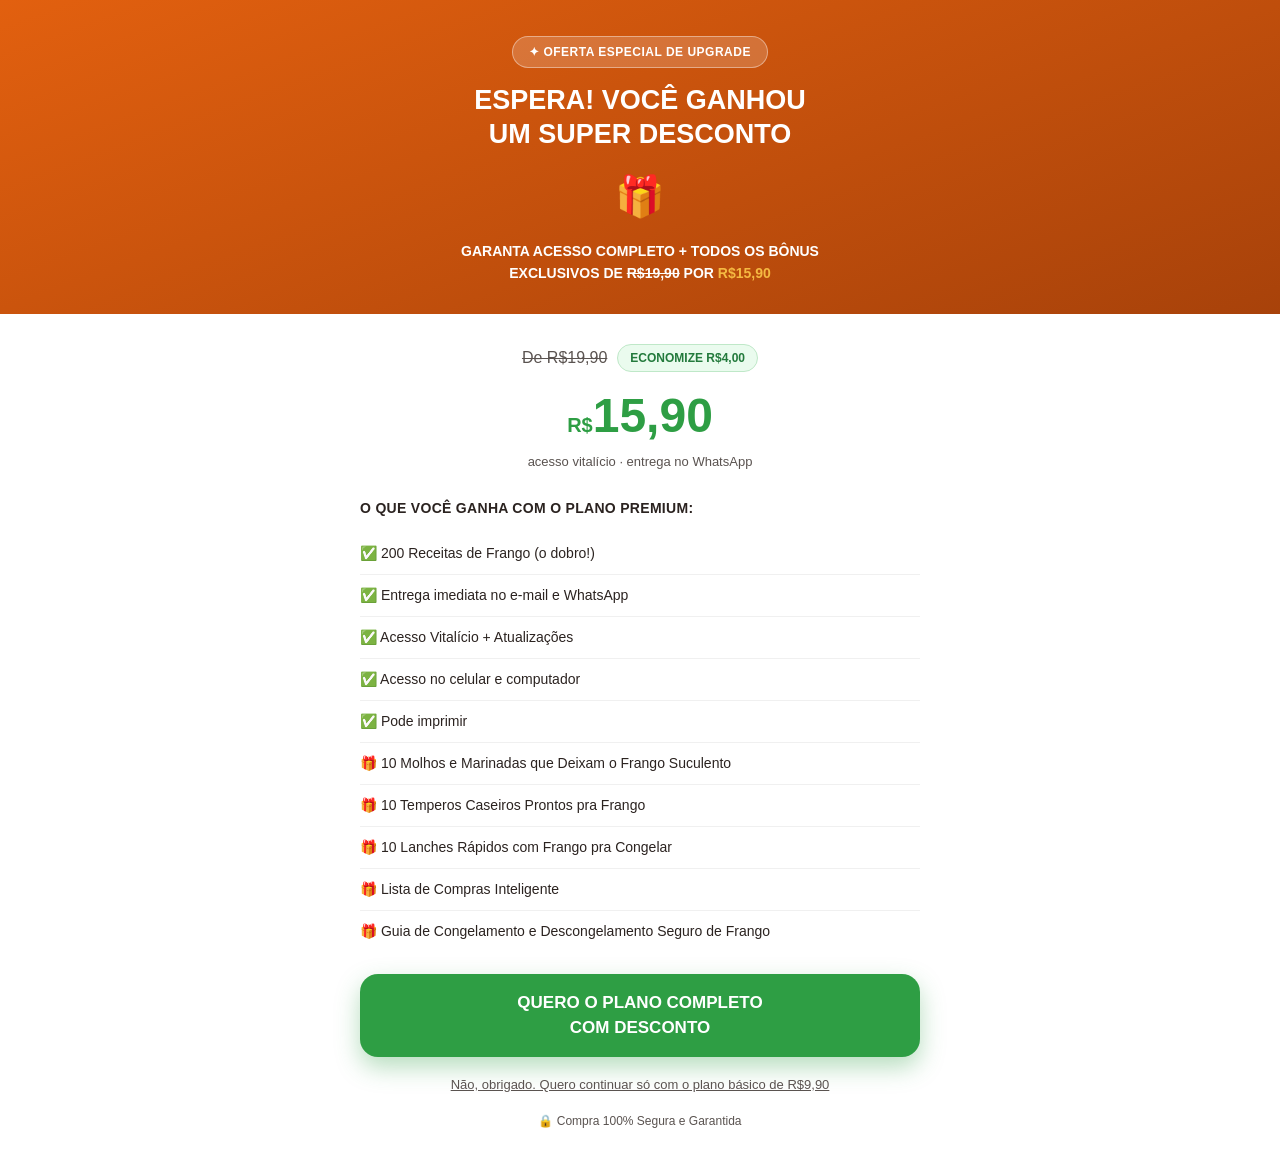
==== upsell.html @ cfe18b15 "quinze" ====
<!DOCTYPE html>
<html lang="pt-BR">
<head>
<meta charset="UTF-8">
<meta name="viewport" content="width=device-width, initial-scale=1.0">
<title>Oferta Especial de Upgrade — 200 Receitas de Frango</title>
<link rel="stylesheet" href="style.css">
</head>
<body>

  <!-- BANNER DE OFERTA -->
  <section class="upsell-banner">
    <div class="upsell-tag">✦ OFERTA ESPECIAL DE UPGRADE</div>
    <h1>ESPERA! VOCÊ GANHOU<br>UM SUPER DESCONTO</h1>
    <div class="upsell-gift">🎁</div>
    <p class="sub">GARANTA ACESSO COMPLETO + TODOS OS BÔNUS EXCLUSIVOS DE <s>R$19,90</s> POR <span class="hl">R$15,90</span></p>
  </section>

  <!-- PREÇO -->
  <section class="upsell-price-sec">
    <div class="upsell-price-row">
      <span class="upsell-price-old">De R$19,90</span>
      <span class="upsell-save">ECONOMIZE R$4,00</span>
    </div>
    <div class="upsell-price-new"><small>R$</small>15,90</div>
    <p class="upsell-price-note">acesso vitalício · entrega no WhatsApp</p>
  </section>

  <!-- LISTA DE BENEFÍCIOS -->
  <section class="upsell-list-sec">
    <div class="upsell-list-title">O que você ganha com o plano premium:</div>
    <ul>
      <li>✅ 200 Receitas de Frango (o dobro!)</li>
      <li>✅ Entrega imediata no e-mail e WhatsApp</li>
      <li>✅ Acesso Vitalício + Atualizações</li>
      <li>✅ Acesso no celular e computador</li>
      <li>✅ Pode imprimir</li>
      <li>🎁 10 Molhos e Marinadas que Deixam o Frango Suculento</li>
      <li>🎁 10 Temperos Caseiros Prontos pra Frango</li>
      <li>🎁 10 Lanches Rápidos com Frango pra Congelar</li>
      <li>🎁 Lista de Compras Inteligente</li>
      <li>🎁 Guia de Congelamento e Descongelamento Seguro de Frango</li>
    </ul>
  </section>

  <!-- CTA -->
  <div class="upsell-cta-wrap">
    <a href="https://mundoconhecimento.mycartpanda.com/checkout/210975309:1" class="cta-btn">QUERO O PLANO COMPLETO<br>COM DESCONTO</a>
    <a href="https://mundoconhecimento.mycartpanda.com/checkout/211450065:1" class="upsell-decline">Não, obrigado. Quero continuar só com o plano básico de R$9,90</a>
    <div class="upsell-security">🔒 Compra 100% Segura e Garantida</div>
  </div>

</body>
</html>
---- style.css ----
:root{
    --red:#e2600f;
    --red-dark:#a8420a;
    --green:#e2600f;
    --green-dark:#a8420a;
    --cream:#fff4e6;
    --cream2:#ffe8cc;
    --dark:#2b2320;
    --gray-text:#5a5350;
    --yellow:#f5b942;
  }
  *{box-sizing:border-box;margin:0;padding:0;}
  html{scroll-behavior:smooth;}
  body{
    font-family:'Segoe UI',-apple-system,BlinkMacSystemFont,Roboto,Helvetica,Arial,sans-serif;
    color:var(--dark);
    background:#fff;
    line-height:1.5;
    overflow-x:hidden;
  }
  img{max-width:100%;display:block;}
  a{text-decoration:none;color:inherit;}
  .container{max-width:1100px;margin:0 auto;}
  h1,h2,h3{line-height:1.25;}
  .accent{color:var(--red);}
  .accent-green{color:var(--green);}
  .accent-yellow{color:var(--yellow);}

  /* ===== TOPO ESCASSEZ ===== */
  .top-bar{
    background:var(--red);
    color:#fff;
    text-align:center;
    padding:10px 12px;
    display:flex;
    flex-direction:column;
    align-items:center;
    gap:6px;
  }
  .top-bar-text{
    font-size:13px;
    font-weight:700;
    letter-spacing:.5px;
  }
  .top-bar-badge{
    background:#fff;
    color:var(--red);
    font-size:12px;
    font-weight:800;
    padding:3px 14px;
    border-radius:20px;
  }

  /* ===== HERO ===== */
  .hero{
    background:linear-gradient(180deg,#ffe8cc 0%, #fff4e6 55%, #ffffff 100%);
    text-align:center;
    padding:32px 20px 32px;
  }
  .hero h1{
    font-size:40px;
    font-weight:800;
    margin-bottom:2px;
  }
  .hero h1 .big{
    display:block;
    font-size:50px;
    color:var(--red);
  }
  .hero .sub{
    max-width:480px;
    margin:10px auto 20px;
    color:var(--gray-text);
    font-size:17px;
  }
  .hero-image{
    max-width:360px;
    margin:0 auto 20px;
    border-radius:14px;
    overflow:hidden;
    box-shadow:0 20px 40px rgba(0,0,0,.18);
  }
  .hero-image img{
    width:100%;
    height:auto;
    display:block;
    object-fit:cover;
  }
  .price-block{margin:0 0 16px;}
  .price-old{
    color:var(--gray-text);
    font-size:16px;
  }
  .price-old s{
    color:#e53935;
    text-decoration:line-through;
  }
  .price-new{
    color:#2e9e44;
    font-size:46px;
    font-weight:900;
  }
  .price-new small{font-size:20px;font-weight:700;}
  .cta-btn{
    display:inline-flex;
    flex-direction:row;
    align-items:center;
    justify-content:center;
    gap:8px;
    background:#2e9e44;
    color:#fff;
    font-weight:800;
    font-size:17px;
    padding:16px 40px;
    border-radius:18px;
    box-shadow:0 10px 24px rgba(46,158,68,.35);
    transition:transform .15s ease, box-shadow .15s ease;
    border:none;
    cursor:pointer;
  }
  .cta-btn:hover{transform:translateY(-2px);box-shadow:0 14px 30px rgba(46,158,68,.45);}
  .cta-arrow{display:inline;font-size:15px;font-weight:700;}

  /* trust row */
  .trust-row{
    display:flex;
    flex-wrap:nowrap;
    justify-content:center;
    align-items:center;
    gap:6px 10px;
    max-width:640px;
    margin:16px auto 0;
  }
  .trust-item{
    font-size:12px;
    font-weight:600;
    white-space:nowrap;
    color:var(--gray-text);
    display:flex;
    align-items:center;
    gap:6px;
  }

  /* trust badges */
  .badges{
    display:flex;
    flex-wrap:nowrap;
    justify-content:center;
    gap:8px;
    max-width:640px;
    margin:22px auto 0;
  }
  .badge{
    background:#fff;
    border:1px solid #eee;
    border-radius:12px;
    box-shadow:0 6px 16px rgba(0,0,0,.05);
    padding:12px 6px;
    text-align:center;
    flex:1;
    min-width:0;
  }
  .badge .n{font-weight:900;font-size:17px;color:#e2600f;white-space:nowrap;}
  .badge .t{font-size:9px;color:var(--gray-text);letter-spacing:.3px;text-transform:uppercase;white-space:nowrap;}

  /* ===== SECTION GENERIC ===== */
  section{padding:60px 20px;}
  .sec-title{
    text-align:center;
    font-size:30px;
    font-weight:800;
    margin-bottom:8px;
  }
  .sec-sub{
    text-align:center;
    color:var(--gray-text);
    max-width:560px;
    margin:0 auto 34px;
    font-size:16px;
  }

  /* ===== FILTRO DE PUBLICO ===== */
  .filter-sec{background:var(--cream);}
  .filter-grid{
    display:grid;
    grid-template-columns:repeat(3,1fr);
    gap:18px;
    max-width:1000px;
    margin:0 auto;
  }
  .filter-card{
    background:#fff;
    border-left:4px solid var(--red);
    border-radius:8px;
    padding:20px 18px;
    box-shadow:0 4px 14px rgba(0,0,0,.05);
    font-size:15px;
    color:var(--gray-text);
  }
  .filter-card .ico{font-size:24px;margin-bottom:8px;}

  /* ===== URGENCY BANNER ===== */
  .urgency-wrap{
    text-align:center;
    padding:60px 20px 50px;
  }
  .urgency-wrap h2{
    font-size:28px;
    font-weight:800;
    max-width:620px;
    margin:0 auto 26px;
  }
  .urgency-box{
    max-width:640px;
    margin:0 auto;
    background:linear-gradient(135deg,var(--red),var(--red-dark));
    color:#fff;
    border-radius:12px;
    padding:26px 30px;
    box-shadow:0 16px 34px rgba(226,96,15,.3);
  }
  .urgency-box .warn{
    font-size:20px;
    font-weight:900;
    letter-spacing:.5px;
    margin-bottom:8px;
  }
  .urgency-box .info{font-size:14px;opacity:.92;}
  .countdown{
    display:flex;
    justify-content:center;
    gap:10px;
    margin-top:16px;
    font-variant-numeric:tabular-nums;
  }
  .countdown div{
    background:rgba(255,255,255,.15);
    border-radius:8px;
    padding:8px 12px;
    min-width:56px;
  }
  .countdown span{display:block;font-size:20px;font-weight:800;}
  .countdown small{font-size:9px;letter-spacing:1px;opacity:.8;}

  /* ===== BENEFICIOS ===== */
  .benefits-grid{
    display:grid;
    grid-template-columns:repeat(3,1fr);
    gap:20px;
    max-width:1000px;
    margin:0 auto;
  }
  .benefit-card{
    background:#fff3e6;
    border:1px solid #ffddb0;
    border-radius:10px;
    padding:22px 20px;
    text-align:center;
  }
  .benefit-card .ico{font-size:26px;margin-bottom:10px;}
  .benefit-card h3{font-size:16px;margin-bottom:6px;}
  .benefit-card p{font-size:14px;color:var(--gray-text);}

  /* ===== RECEITAS GRID ===== */
  .recipes-sec{background:linear-gradient(180deg,#fff,#ffe8cc);}
  .recipes-grid{
    display:grid;
    grid-template-columns:repeat(4,1fr);
    gap:14px;
    max-width:1000px;
    margin:0 auto;
  }
  .recipe-card{
    aspect-ratio:1/1;
    border-radius:10px;
    overflow:hidden;
    position:relative;
    box-shadow:0 6px 16px rgba(0,0,0,.12);
  }
  .recipe-card img{
    position:absolute;
    inset:0;
    width:100%;
    height:100%;
    object-fit:cover;
    z-index:0;
  }
  .recipe-card .kcal-badge{
    position:absolute;
    top:8px;right:8px;
    z-index:1;
    background:rgba(0,0,0,.65);
    color:var(--yellow);
    font-size:11px;
    font-weight:700;
    padding:4px 9px;
    border-radius:20px;
  }
  .recipe-card:hover{transform:scale(1.03);transition:transform .2s ease;}

  /* ===== BONUS ===== */
  .bonus-grid{
    display:grid;
    grid-template-columns:repeat(3,1fr);
    gap:20px;
    max-width:1000px;
    margin:0 auto;
  }
  .bonus-card{
    background:#fff;
    border:1px solid #eee;
    border-radius:12px;
    position:relative;
    text-align:center;
    padding:34px 20px 24px;
    box-shadow:0 6px 18px rgba(0,0,0,.06);
  }
  .bonus-card::before{
    content:"";
    position:absolute;
    top:0;left:0;right:0;
    height:4px;
    border-radius:12px 12px 0 0;
    background:linear-gradient(90deg,var(--yellow),#e2600f);
  }
  .bonus-img{
    max-width:160px;
    margin:0 auto 16px;
    border-radius:10px;
    overflow:hidden;
    box-shadow:0 6px 16px rgba(0,0,0,.15);
  }
  .bonus-img img{
    display:block;
    width:100%;
    height:auto;
  }
  .bonus-tag{
    position:absolute;
    top:-14px;left:50%;
    transform:translateX(-50%);
    display:inline-flex;
    align-items:center;
    gap:4px;
    white-space:nowrap;
    background:var(--yellow);
    color:#3a2c00;
    font-size:10px;
    font-weight:800;
    letter-spacing:.5px;
    padding:6px 14px;
    border-radius:20px;
  }
  .bonus-card h3{font-size:16px;margin-bottom:8px;}
  .bonus-card p{font-size:14px;color:var(--gray-text);}

  /* ===== PRICING ===== */
  .pricing-sec{background:var(--cream);}
  .pricing-grid{
    display:grid;
    grid-template-columns:1fr 1fr;
    gap:24px;
    max-width:760px;
    margin:0 auto;
    align-items:start;
  }
  .plan-card{
    background:#fff;
    border-radius:14px;
    padding:0;
    border:1px solid #e6e6e6;
    position:relative;
  }
  .plan-card.featured{
    box-shadow:0 18px 40px rgba(46,158,68,.35);
    transform:translateY(-6px);
  }
  .plan-tag{
    position:absolute;top:-13px;left:50%;
    transform:translateX(-50%);
    background:var(--yellow);
    color:#3a2c00;
    font-size:11px;
    font-weight:800;
    padding:5px 14px;
    border-radius:20px;
    white-space:nowrap;
  }
  .plan-btn{
    display:block;
    text-align:center;
    padding:14px;
    border-radius:14px;
    font-weight:800;
    font-size:15px;
  }

  /* header/body/footer do plano */
  .plan-header{
    text-align:center;
    padding:34px 24px 22px;
    border-radius:14px 14px 0 0;
  }
  .plan-header--green{
    background:linear-gradient(160deg,#3fae55,#237a3c);
    color:#fff;
  }
  .plan-header--cream{
    background:var(--cream);
    color:var(--dark);
  }
  .plan-header-name{font-size:23px;font-weight:800;margin-bottom:4px;}
  .plan-header-sub{font-size:14px;opacity:.9;margin-bottom:16px;}
  .plan-header-old{font-size:15px;opacity:.75;text-decoration:line-through;margin-bottom:2px;}
  .plan-header-price{font-size:42px;font-weight:900;line-height:1;}
  .plan-header-price small{font-size:20px;font-weight:700;}
  .plan-header-note{font-size:13px;opacity:.85;margin-top:6px;}
  .plan-header--cream .plan-header-sub,
  .plan-header--cream .plan-header-old,
  .plan-header--cream .plan-header-note{color:var(--gray-text);opacity:1;}
  .plan-header--cream .plan-header-price{color:#2e9e44;}
  .plan-body{padding:22px 24px 4px;}
  .plan-body ul{list-style:none;}
  .plan-body ul li{
    font-size:14px;
    padding:10px 0;
    display:flex;
    gap:8px;
    align-items:flex-start;
    color:var(--gray-text);
    border-bottom:1px solid #f0f0f0;
  }
  .plan-body ul li:last-child{border-bottom:none;}
  .plan-body ul li.excluded{color:#b7b2ae;}
  .plan-body ul li .x-mark{color:#e53935;}
  .plan-footer{padding:16px 24px 24px;}
  .plan-footer .plan-btn{width:100%;}
  .plan-btn.btn-outline{background:#fff;color:var(--dark);border:2px solid #e2ddd8;}

  .guarantee-strip{
    max-width:600px;
    margin:34px auto 0;
    background:#f3faf3;
    border:1px dashed #b8dfb8;
    border-radius:14px;
    padding:20px 22px;
    display:flex;
    align-items:flex-start;
    gap:16px;
    text-align:left;
  }
  .guarantee-icon{font-size:34px;flex-shrink:0;}
  .guarantee-title{font-weight:800;font-size:17px;color:var(--dark);margin-bottom:6px;}
  .guarantee-text{font-size:14px;color:var(--gray-text);line-height:1.5;}
  .guarantee-trust-row{margin-top:16px;flex-wrap:wrap;}
  .guarantee-trust-row .trust-item{white-space:normal;}

  /* ===== TESTIMONIALS ===== */
  .testi-sec{text-align:center;}
  .rating-big{font-size:44px;font-weight:900;margin:8px 0 4px;}
  .stars{color:var(--yellow);font-size:20px;letter-spacing:2px;margin-bottom:6px;}
  .rating-sub{font-size:14px;color:var(--gray-text);margin-bottom:30px;}
  .testi-grid{
    display:grid;
    grid-template-columns:repeat(3,1fr);
    gap:18px;
    max-width:1000px;
    margin:0 auto;
    text-align:left;
  }
  .testi-card{
    background:#fff;
    border:1px solid #eee;
    border-radius:12px;
    padding:18px;
    box-shadow:0 4px 14px rgba(0,0,0,.05);
  }
  .testi-head{display:flex;align-items:center;gap:10px;margin-bottom:10px;}
  .testi-avatar{
    width:38px;height:38px;border-radius:50%;
    display:flex;align-items:center;justify-content:center;
    color:#fff;font-weight:800;font-size:14px;
    flex-shrink:0;
  }
  .testi-name{font-size:14px;font-weight:700;}
  .testi-stars{color:var(--yellow);font-size:12px;}
  .testi-card p{font-size:14px;color:var(--gray-text);}

  /* ===== FAQ ===== */
  .faq-sec{max-width:700px;margin:0 auto;padding:60px 20px;}
  details{
    border-bottom:1px solid #eee;
    padding:16px 4px;
  }
  summary{
    cursor:pointer;
    font-weight:700;
    font-size:16px;
    list-style:none;
    display:flex;
    justify-content:space-between;
    align-items:center;
  }
  summary::-webkit-details-marker{display:none;}
  summary::after{
    content:"+";
    font-size:20px;
    color:var(--red);
    margin-left:12px;
    transition:transform .2s ease;
  }
  details[open] summary::after{transform:rotate(45deg);}
  details p{
    font-size:14px;
    color:var(--gray-text);
    margin-top:10px;
    padding-right:24px;
  }

  /* ===== FINAL CTA ===== */
  .final-cta{
    background:linear-gradient(180deg,#ffe8cc,#fff4e6);
    text-align:center;
    padding:60px 20px 50px;
  }
  .final-cta h2{
    font-size:28px;
    font-weight:800;
    max-width:560px;
    margin:0 auto 10px;
  }
  .final-cta .sub{font-size:15px;color:var(--gray-text);margin-bottom:24px;}

  footer{
    background:var(--dark);
    color:#bbb;
    text-align:center;
    font-size:12px;
    padding:24px 20px;
  }

  /* ===== UPSELL ===== */
  .upsell-banner{
    background:linear-gradient(160deg,var(--red),var(--red-dark));
    color:#fff;
    text-align:center;
    padding:36px 20px 30px;
  }
  .upsell-tag{
    display:inline-block;
    background:rgba(255,255,255,.18);
    border:1px solid rgba(255,255,255,.4);
    color:#fff;
    font-size:12px;
    font-weight:700;
    letter-spacing:.5px;
    padding:6px 16px;
    border-radius:20px;
    margin-bottom:16px;
  }
  .upsell-banner h1{
    font-size:27px;
    font-weight:900;
    line-height:1.25;
    margin-bottom:14px;
  }
  .upsell-gift{font-size:40px;margin-bottom:14px;}
  .upsell-banner .sub{
    font-size:14px;
    font-weight:700;
    line-height:1.6;
    max-width:420px;
    margin:0 auto;
  }
  .upsell-banner .sub .hl{color:var(--yellow);}

  .upsell-price-sec{padding:30px 20px 6px;text-align:center;}
  .upsell-price-row{
    display:flex;
    align-items:center;
    justify-content:center;
    gap:10px;
    flex-wrap:wrap;
    margin-bottom:8px;
  }
  .upsell-price-old{color:var(--gray-text);text-decoration:line-through;font-size:16px;}
  .upsell-save{
    background:#eafbee;
    color:#237a3c;
    border:1px solid #bfe8c8;
    font-size:12px;
    font-weight:800;
    padding:4px 12px;
    border-radius:20px;
    white-space:nowrap;
  }
  .upsell-price-new{color:#2e9e44;font-size:48px;font-weight:900;}
  .upsell-price-new small{font-size:20px;font-weight:700;}
  .upsell-price-note{font-size:13px;color:var(--gray-text);}

  .upsell-list-sec{padding:20px 20px 6px;max-width:600px;margin:0 auto;}
  .upsell-list-title{
    font-size:14px;
    font-weight:800;
    letter-spacing:.3px;
    margin-bottom:14px;
    color:var(--dark);
    text-transform:uppercase;
  }
  .upsell-list-sec ul{list-style:none;}
  .upsell-list-sec li{
    display:flex;
    gap:10px;
    align-items:flex-start;
    padding:10px 0;
    border-bottom:1px solid #f0f0f0;
    font-size:14px;
    color:var(--dark);
  }
  .upsell-list-sec li:last-child{border-bottom:none;}

  .upsell-cta-wrap{padding:16px 20px 24px;max-width:600px;margin:0 auto;text-align:center;}
  .upsell-cta-wrap .cta-btn{width:100%;}
  .upsell-decline{
    display:block;
    margin-top:18px;
    font-size:13px;
    color:var(--gray-text);
    text-decoration:underline;
  }
  .upsell-security{
    font-size:12px;
    color:var(--gray-text);
    margin-top:18px;
    display:flex;
    align-items:center;
    justify-content:center;
    gap:6px;
  }

  @media (max-width:760px){
    .hero h1{font-size:30px;}
    .hero h1 .big{font-size:36px;}
    .filter-grid,.benefits-grid,.bonus-grid,.testi-grid{grid-template-columns:1fr 1fr;}
    .recipes-grid{grid-template-columns:repeat(3,1fr);}
    .pricing-grid{grid-template-columns:1fr;}
    .plan-card.featured{transform:none;}
  }
  @media (max-width:480px){
    .filter-grid,.benefits-grid,.bonus-grid,.testi-grid{grid-template-columns:1fr;}
    .recipes-grid{grid-template-columns:repeat(2,1fr);}
    .sec-title{font-size:23px;}
  }
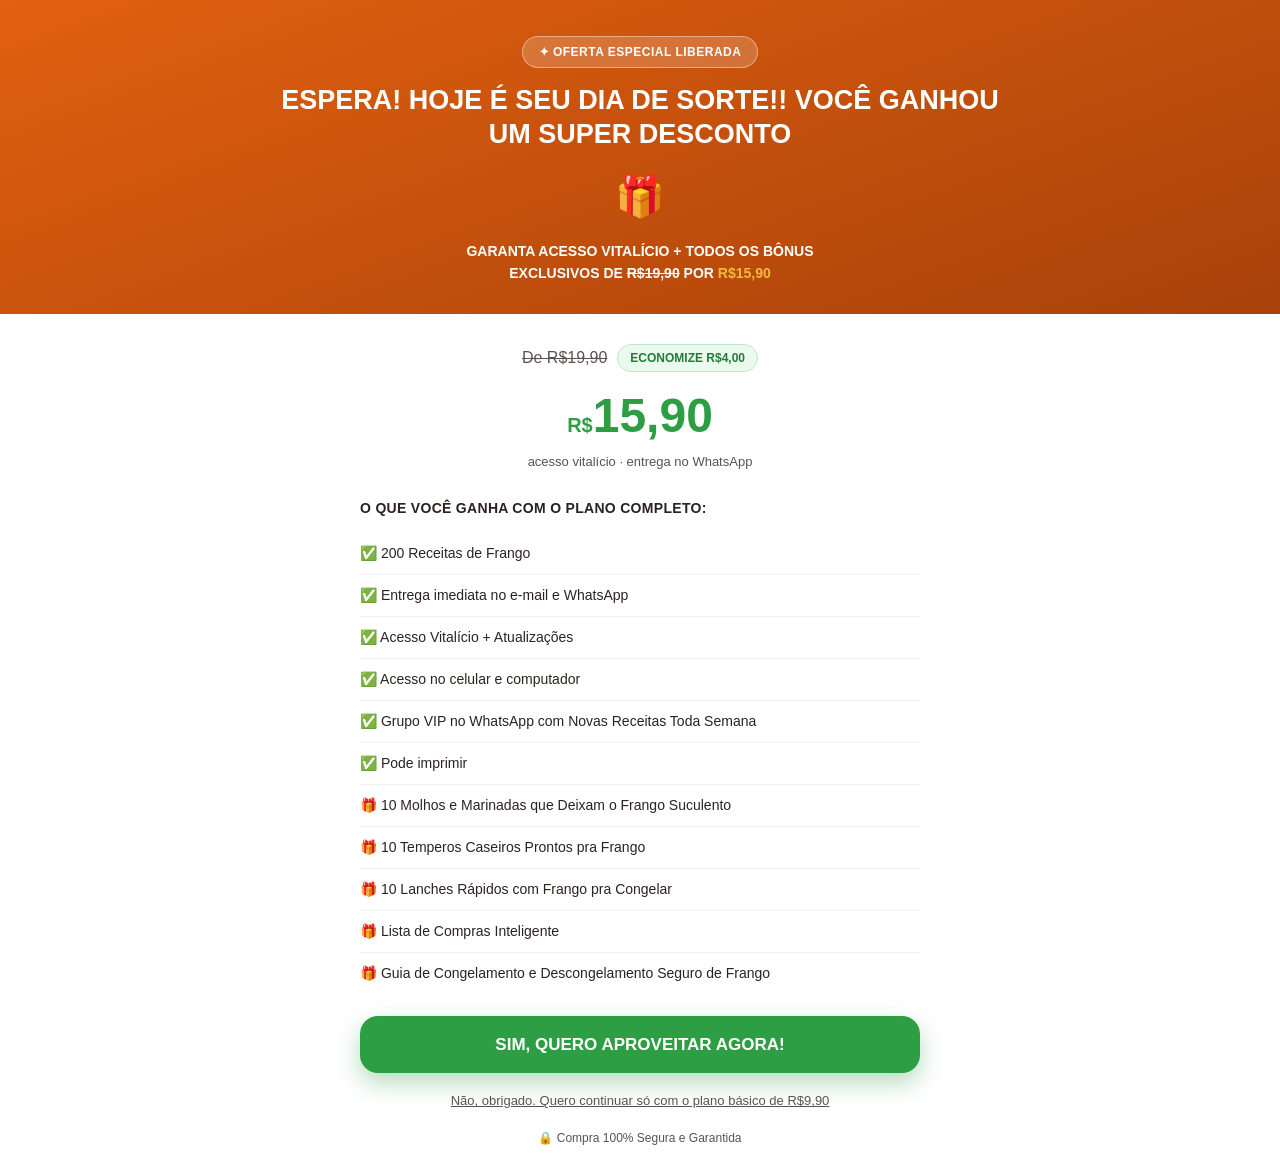
==== commit 9ff0d5aa: "upgg" ====
--- a/upsell.html
+++ b/upsell.html
@@ -3,17 +3,17 @@
 <head>
 <meta charset="UTF-8">
 <meta name="viewport" content="width=device-width, initial-scale=1.0">
-<title>Oferta Especial de Upgrade — 200 Receitas de Frango</title>
+<title>Oferta Especial LIBERADA — 200 Receitas de Frango</title>
 <link rel="stylesheet" href="style.css">
 </head>
 <body>
 
   <!-- BANNER DE OFERTA -->
   <section class="upsell-banner">
-    <div class="upsell-tag">✦ OFERTA ESPECIAL DE UPGRADE</div>
-    <h1>ESPERA! VOCÊ GANHOU<br>UM SUPER DESCONTO</h1>
+    <div class="upsell-tag">✦ OFERTA ESPECIAL LIBERADA</div>
+    <h1>ESPERA! HOJE É SEU DIA DE SORTE!! VOCÊ GANHOU<br>UM SUPER DESCONTO</h1>
     <div class="upsell-gift">🎁</div>
-    <p class="sub">GARANTA ACESSO COMPLETO + TODOS OS BÔNUS EXCLUSIVOS DE <s>R$19,90</s> POR <span class="hl">R$15,90</span></p>
+    <p class="sub">GARANTA ACESSO VITALÍCIO + TODOS OS BÔNUS EXCLUSIVOS DE <s>R$19,90</s> POR <span class="hl">R$15,90</span></p>
   </section>
 
   <!-- PREÇO -->
@@ -28,12 +28,13 @@
 
   <!-- LISTA DE BENEFÍCIOS -->
   <section class="upsell-list-sec">
-    <div class="upsell-list-title">O que você ganha com o plano premium:</div>
+    <div class="upsell-list-title">O que você ganha com o plano completo:</div>
     <ul>
-      <li>✅ 200 Receitas de Frango (o dobro!)</li>
+      <li>✅ 200 Receitas de Frango</li>
       <li>✅ Entrega imediata no e-mail e WhatsApp</li>
       <li>✅ Acesso Vitalício + Atualizações</li>
       <li>✅ Acesso no celular e computador</li>
+      <li>✅ Grupo VIP no WhatsApp com Novas Receitas Toda Semana</li>
       <li>✅ Pode imprimir</li>
       <li>🎁 10 Molhos e Marinadas que Deixam o Frango Suculento</li>
       <li>🎁 10 Temperos Caseiros Prontos pra Frango</li>
@@ -45,7 +46,7 @@
 
   <!-- CTA -->
   <div class="upsell-cta-wrap">
-    <a href="https://mundoconhecimento.mycartpanda.com/checkout/210975309:1" class="cta-btn">QUERO O PLANO COMPLETO<br>COM DESCONTO</a>
+    <a href="https://mundoconhecimento.mycartpanda.com/checkout/210975309:1" class="cta-btn">SIM, QUERO APROVEITAR AGORA!</a>
     <a href="https://mundoconhecimento.mycartpanda.com/checkout/211450065:1" class="upsell-decline">Não, obrigado. Quero continuar só com o plano básico de R$9,90</a>
     <div class="upsell-security">🔒 Compra 100% Segura e Garantida</div>
   </div>
